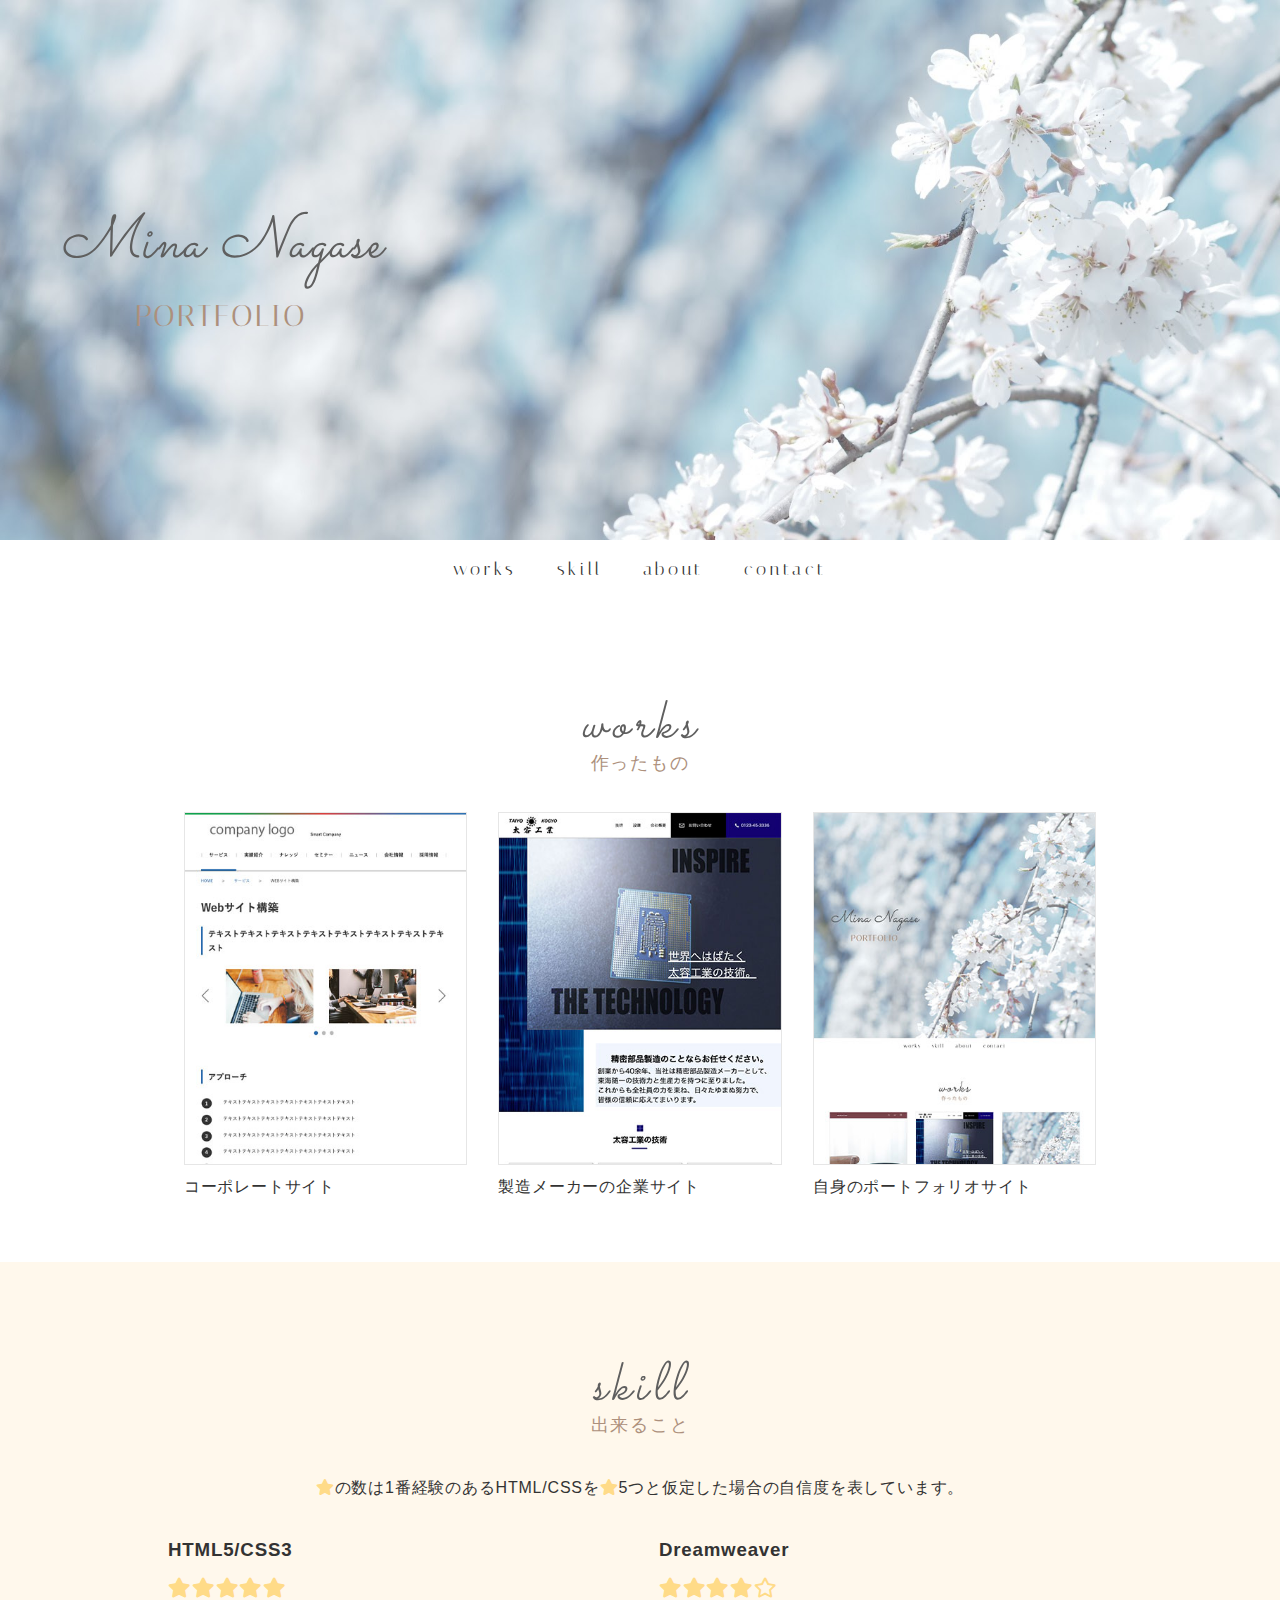
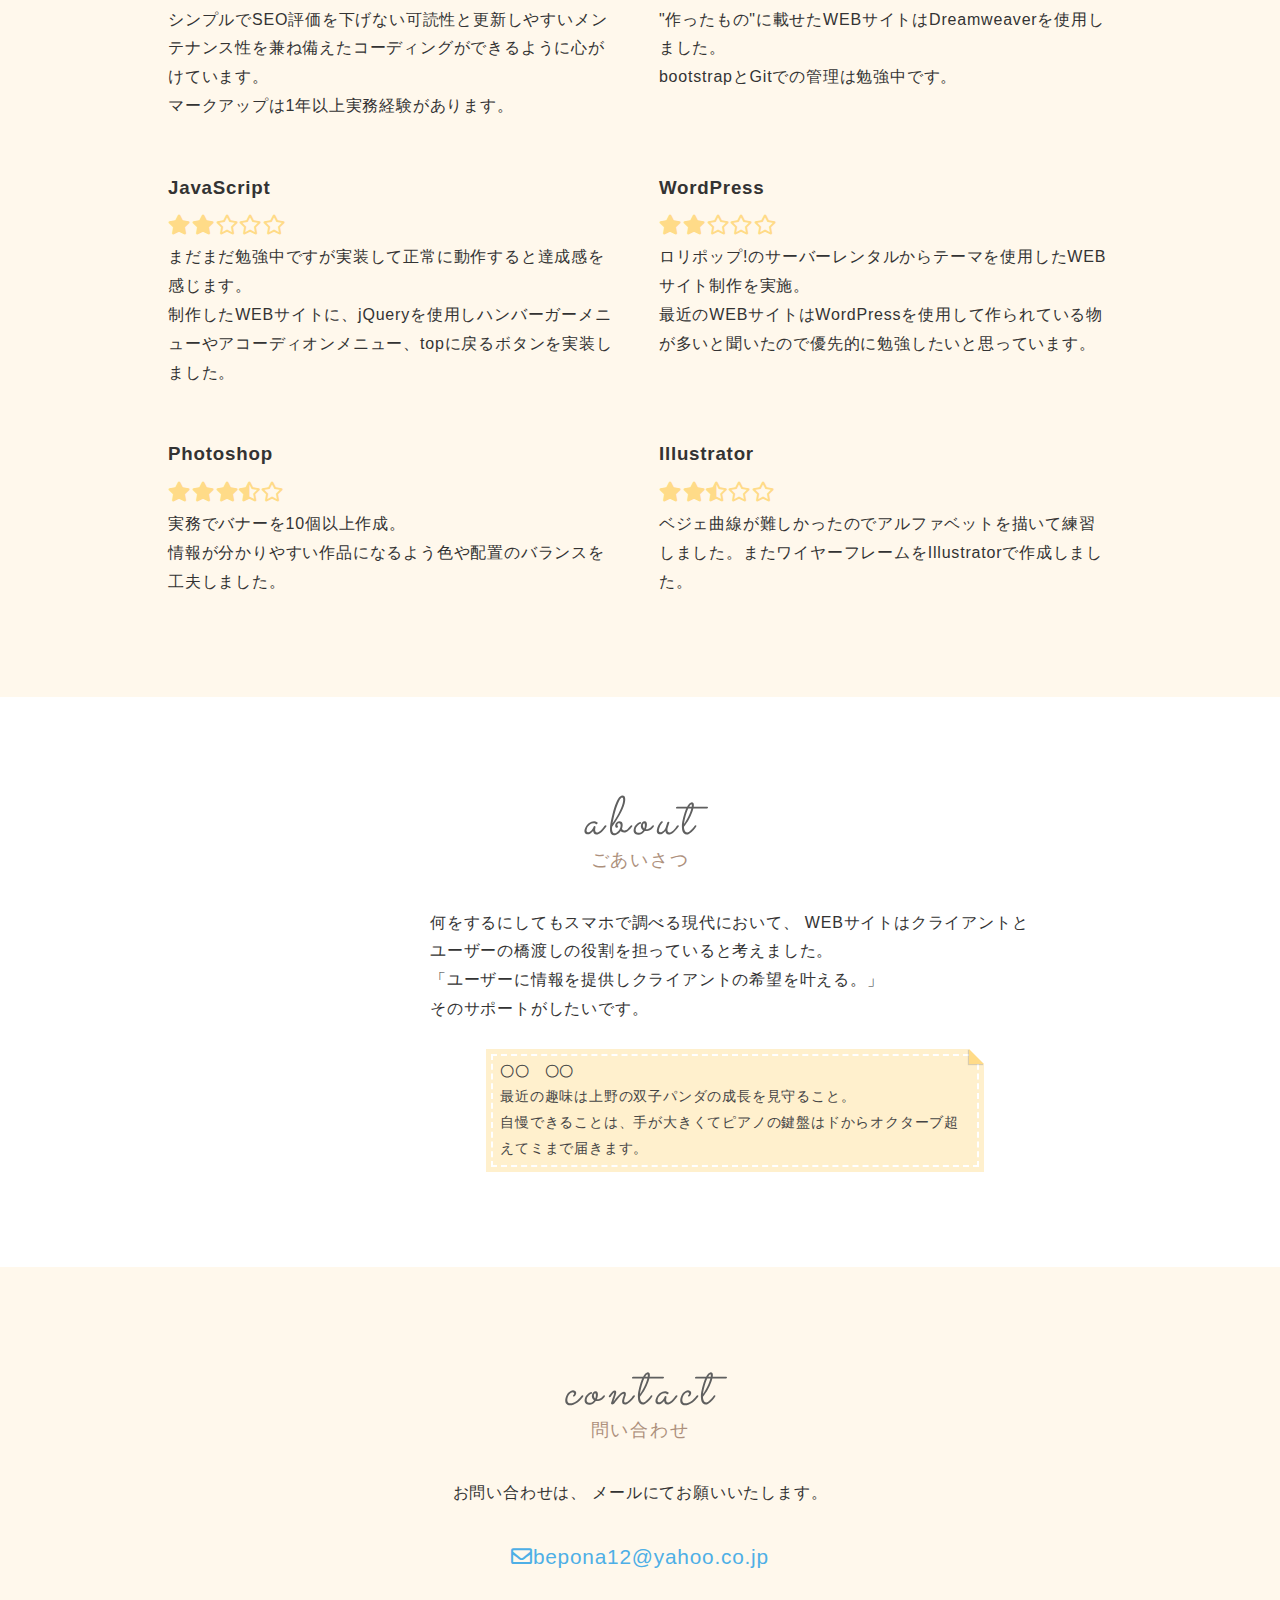
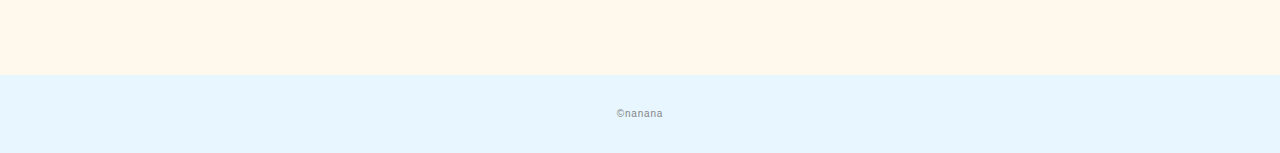
==== index.html @ 9367f96a "Add files via upload" ====
<!DOCTYPE html>
<html>
<head>
<meta charset="utf-8">
<meta name="viewport" content="width=device-width,initial-scale=1.0,user-scalable=no">
<meta property="og:type" content="website">
<meta property="og:title" content="Mina Nagase ポートフォリオ">
<meta property="og:url" content="https://nananalolz.github.io/portfolio/">
<meta property="og:description" content="Mina Nagaseのポートフォリオサイトです。">
<meta property="og:image" content="img/ogp.png">
<meta name="description" content="Mina Nagaseのポートフォリオサイトです" />
<title>Mina Nagase ポートフォリオ</title>
<link rel="preconnect" href="https://fonts.googleapis.com">
<link rel="preconnect" href="https://fonts.gstatic.com" crossorigin>
<link href="https://fonts.googleapis.com/css2?family=Josefin+Sans:ital,wght@1,100&display=swap" rel="stylesheet">
<link href="https://fonts.googleapis.com/css2?family=Italiana&display=swap" rel="stylesheet">
<link href="https://fonts.googleapis.com/css2?family=Sacramento&display=swap" rel="stylesheet">
<link href="css/ress.css" media="all" rel="stylesheet" type="text/css" />
<link href="css/style.css" media="all" rel="stylesheet" type="text/css" />
<link rel="canonical" href="https://nananalolz.github.io/portfolio/" />
<link href="https://use.fontawesome.com/releases/v5.10.2/css/all.css" rel="stylesheet">
</head>

<body>
<div class="wrapper">
  <main class="content">
    <header class="header">
      <div class="header-inner">
        <p class="header-title">Mina Nagase</p>
        <p class="header-subtitle">PORTFOLIO</p>
      </div>
    </header>
    <!-- gnav -->
    <nav class="gnav">
      <div class="gnav-inner">
        <ul class="gnav-list">
          <li class="gnav-item"><a href="index.html#works"><span class="nomal">works</span><span class="hover">作ったもの</span></a></li>
          <li class="gnav-item"><a href="index.html#skill"><span class="nomal">skill</span><span class="hover">出来ること</span></a></li>
          <li class="gnav-item"><a href="index.html#about"><span class="nomal">about</span><span class="hover">ごあいさつ</span></a></li>
          <li class="gnav-item"><a href="index.html#contact"><span class="nomal">contact</span><span class="hover">問い合わせ</span></a></li>
        </ul>
      </div>
    </nav>
    <!-- /gnav -->
    <section class="works section" id="works">
      <div class="inner">
        <h2 class="title">works</h2>
        <p class="sub-title">作ったもの</p>
        <div class="works-list"> <!--<a class="works-item" href="works-utsuwa.html">
          <p class="works-img"><img src="img/work1.jpg" alt="" /></p>
          <p class="works-name">フランス器のECサイト</p>
          </a>-->
            <a class="works-item" href="works-comp.html">
          <p class="works-img"><img src="img/work4.jpg" alt="" /></p>
          <p class="works-name">コーポレートサイト</p>
          </a>
            <a class="works-item" href="works-taiyou.html">
          <p class="works-img"><img src="img/work2.jpg" alt="" /></p>
          <p class="works-name">製造メーカーの企業サイト</p>
          </a> <a class="works-item" href="works-portfolio.html">
          <p class="works-img"><img src="img/work3.jpg" alt="" /></p>
          <p class="works-name">自身のポートフォリオサイト</p>
          </a></div>
      </div>
    </section>
    <section class="skill section" id="skill">
      <div class="inner">
        <h2 class="title">skill</h2>
        <p class="sub-title">出来ること</p>
        <p class="skill-sub"><i class="fas fa-star"></i>の数は1番経験のあるHTML/CSSを<i class="fas fa-star"></i>5つと仮定した場合の自信度を表しています。</p>
        <div class="skill-list">
          <div class="skill-item">
            <div class="skill-body">
              <h3 class="skill-name">HTML5/CSS3</h3>
              <span class="star" data-rate="5.0"></span>
              <p class="skill-text">シンプルでSEO評価を下げない可読性と更新しやすいメンテナンス性を兼ね備えたコーディングができるように心がけています。<br>
                マークアップは1年以上実務経験があります。</p>
            </div>
          </div>
          <div class="skill-item">
            <div class="skill-body">
              <h3 class="skill-name">Dreamweaver</h3>
              <span class="star" data-rate="4.0"></span>
              <p class="skill-text">"作ったもの"に載せたWEBサイトはDreamweaverを使用しました。<br>
                bootstrapとGitでの管理は勉強中です。</p>
            </div>
          </div>
          <div class="skill-item">
            <div class="skill-body">
              <h3 class="skill-name">JavaScript</h3>
              <span class="star" data-rate="2.0"></span>
              <p class="skill-text">まだまだ勉強中ですが実装して正常に動作すると達成感を感じます。<br>
                制作したWEBサイトに、jQueryを使用しハンバーガーメニューやアコーディオンメニュー、topに戻るボタンを実装しました。 </p>
            </div>
          </div>
          <div class="skill-item">
            <div class="skill-body">
              <h3 class="skill-name">WordPress</h3>
              <span class="star" data-rate="2.0"></span>
              <p class="skill-text">ロリポップ!のサーバーレンタルからテーマを使用したWEBサイト制作を実施。<br>
                最近のWEBサイトはWordPressを使用して作られている物が多いと聞いたので優先的に勉強したいと思っています。</p>
            </div>
          </div>
          <div class="skill-item">
            <div class="skill-body">
              <h3 class="skill-name">Photoshop</h3>
              <span class="star" data-rate="3.5"></span>
              <p class="skill-text">実務でバナーを10個以上作成。<br>
                情報が分かりやすい作品になるよう色や配置のバランスを工夫しました。</p>
            </div>
          </div>
          <div class="skill-item">
            <div class="skill-body">
              <h3 class="skill-name">Illustrator</h3>
              <span class="star" data-rate="2.5"></span>
              <p class="skill-text">ベジェ曲線が難しかったのでアルファベットを描いて練習しました。またワイヤーフレームをIllustratorで作成しました。</p>
            </div>
          </div>
<!--          <div class="skill-item">
            <div class="skill-body">
              <h3 class="skill-name">XD</h3>
              <span class="star" data-rate="1.0"></span>
              <p class="skill-text">デザインカンプからフォントの大きさやスタイル、要素の幅等の情報を読み取り1からコーディングしました。<br>
                デザイナーが設計した通りにpx単位で細かくコーディングすることが重要だと学びました。</p>
            </div>
          </div>
          <div class="skill-item">
            <div class="skill-body">
              <h3 class="skill-name">PHP</h3>
              <span class="star" data-rate="0.5"></span>
              <p class="skill-text">PHP工房というプログラム配信サイトのメールフォームを組み込み、自身のメールアドレスに届くように設定しました。</p>
            </div>
          </div>-->
        </div>
      </div>
    </section>
    <section class="about section" id="about">
      <div class="inner">
        <h2 class="title">about</h2>
        <p class="sub-title">ごあいさつ</p>
        <div class="profile">
          <p class="profile-img"> <!--<img src="img/profile_me.jpg" alt="">--> </p>
          <div class="profile-body">
            <p>何をするにしてもスマホで調べる現代において、
              WEBサイトはクライアントとユーザーの橋渡しの役割を担っていると考えました。<br>
              「ユーザーに情報を提供しクライアントの希望を叶える。」<br>
              そのサポートがしたいです。<br>
              <!--前職でHTML/CSS/Photoshopを学びWEBサイトの運用業務を経験しました。<br>
              セミナーを受講したり資格勉強をする中でWEBの仕事により深く携わりたいと強く思い、退職して日々スキル・知識を身につけております。--> </p>
            <div class="profile-sub">
              <h4>〇〇　〇〇</h4>
              <p><!--東京都葛飾区出身。（こち亀や寅さんが有名。）<br>-->
                最近の趣味は上野の双子パンダの成長を見守ること。<br>
                自慢できることは、手が大きくてピアノの鍵盤はドからオクターブ超えてミまで届きます。 </p>
            </div>
          </div>
        </div>
      </div>
    </section>
    <section class="contact section" id="contact">
      <div class="inner">
        <h2 class="title">contact</h2>
        <p class="sub-title">問い合わせ</p>
        <p class="lead">お問い合わせは、<br class="sp-only">
          メールにてお願いいたします。 </p>
        <div class="contact-list"><a class="contact-item" href="mailto:bepona12@yahoo.co.jp"><i class="far fa-envelope"></i>bepona12@yahoo.co.jp</a></div>
      </div>
    </section>
  </main>
  <footer class="footer">
    <div class="copyright">&copy;nanana</div>
  </footer>
</div>
</body>
</html>
---- css/ress.css ----
/*!
 * ress.css • v3.0.1
 * MIT License
 * github.com/filipelinhares/ress
 */

/* # =================================================================
   # Global selectors
   # ================================================================= */

html {
  box-sizing: border-box;
  word-break: normal;
  -moz-tab-size: 4;
  tab-size: 4;

  -webkit-text-size-adjust: 100%; /* Prevent adjustments of font size after orientation changes in iOS */
}

*,
::before,
::after {
  box-sizing: inherit;
  background-repeat: no-repeat; /* Set `background-repeat: no-repeat` to all elements and pseudo elements */
}

::before,
::after {
  vertical-align: inherit;
  text-decoration: inherit; /* Inherit text-decoration and vertical align to ::before and ::after pseudo elements */
}

* {
  margin: 0;
  padding: 0; /* Reset `padding` and `margin` of all elements */
}

/* # =================================================================
   # General elements
   # ================================================================= */

hr {
  overflow: visible; /* Show the overflow in Edge and IE */
  height: 0; /* Add the correct box sizing in Firefox */
}

details,
main {
  display: block; /* Render the `main` element consistently in IE. */
}

summary {
  display: list-item; /* Add the correct display in all browsers */
}

small {
  font-size: 80%; /* Set font-size to 80% in `small` elements */
}

[hidden] {
  display: none; /* Add the correct display in IE */
}

abbr[title] {
  /* Add the correct text decoration in Chrome, Edge, IE, Opera, and Safari */
  text-decoration: underline;
  text-decoration: underline dotted;
  border-bottom: none; /* Remove the bottom border in Chrome 57 */
}

a {
  background-color: transparent; /* Remove the gray background on active links in IE 10 */
}

a:active,
a:hover {
  outline-width: 0; /* Remove the outline when hovering in all browsers */
}

code,
kbd,
pre,
samp {
  font-family: monospace, monospace; /* Specify the font family of code elements */
}

pre {
  font-size: 1em; /* Correct the odd `em` font sizing in all browsers */
}

b,
strong {
  font-weight: bolder; /* Add the correct font weight in Chrome, Edge, and Safari */
}

/* https://gist.github.com/unruthless/413930 */
sub,
sup {
  position: relative;
  font-size: 75%;
  line-height: 0;
  vertical-align: baseline;
}

sub {
  bottom: -.25em;
}

sup {
  top: -.5em;
}

/* # =================================================================
   # Forms
   # ================================================================= */

input {
  border-radius: 0;
}

/* Replace pointer cursor in disabled elements */
[disabled] {
  cursor: default;
}

[type="number"]::-webkit-inner-spin-button,
[type="number"]::-webkit-outer-spin-button {
  height: auto; /* Correct the cursor style of increment and decrement buttons in Chrome */
}

[type="search"] {
  outline-offset: -2px; /* Correct the outline style in Safari */

  -webkit-appearance: textfield; /* Correct the odd appearance in Chrome and Safari */
}

[type="search"]::-webkit-search-decoration {
  -webkit-appearance: none; /* Remove the inner padding in Chrome and Safari on macOS */
}

textarea {
  overflow: auto; /* Internet Explorer 11+ */
  resize: vertical; /* Specify textarea resizability */
}

button,
input,
optgroup,
select,
textarea {
  font: inherit; /* Specify font inheritance of form elements */
}

optgroup {
  font-weight: bold; /* Restore the font weight unset by the previous rule */
}

button {
  overflow: visible; /* Address `overflow` set to `hidden` in IE 8/9/10/11 */
}

button,
select {
  text-transform: none; /* Firefox 40+, Internet Explorer 11- */
}

/* Apply cursor pointer to button elements */
button,
[type="button"],
[type="reset"],
[type="submit"],
[role="button"] {
  cursor: pointer;
  color: inherit;
}

/* Remove inner padding and border in Firefox 4+ */
button::-moz-focus-inner,
[type="button"]::-moz-focus-inner,
[type="reset"]::-moz-focus-inner,
[type="submit"]::-moz-focus-inner {
  padding: 0;
  border-style: none;
}

/* Replace focus style removed in the border reset above */
button:-moz-focusring,
[type="button"]::-moz-focus-inner,
[type="reset"]::-moz-focus-inner,
[type="submit"]::-moz-focus-inner {
  outline: 1px dotted ButtonText;
}

button,
html [type="button"],
/* Prevent a WebKit bug where (2) destroys native `audio` and `video`controls in Android 4 */
[type="reset"],
[type="submit"] {
  -webkit-appearance: button; /* Correct the inability to style clickable types in iOS */
}

/* Remove the default button styling in all browsers */
button,
input,
select,
textarea {
  border-style: none;
  background-color: transparent;
}

/* Style select like a standard input */
select {
  -webkit-appearance: none; /* Chrome 41+ */
  -moz-appearance: none; /* Firefox 36+ */
}

select::-ms-expand {
  display: none; /* Internet Explorer 11+ */
}

select::-ms-value {
  color: currentColor; /* Internet Explorer 11+ */
}

legend {
  display: table; /* Correct the text wrapping in Edge and IE */
  max-width: 100%; /* Correct the text wrapping in Edge and IE */
  max-width: 100%; /* Correct the text wrapping in Edge 18- and IE */
  white-space: normal; /* Correct the text wrapping in Edge and IE */
  color: inherit; /* Correct the color inheritance from `fieldset` elements in IE */
  border: 0; /* Correct `color` not being inherited in IE 8/9/10/11 */
}

::-webkit-file-upload-button {
  font: inherit; /* Change font properties to `inherit` in Chrome and Safari */
  color: inherit;
  /* Correct the inability to style clickable types in iOS and Safari */

  -webkit-appearance: button;
}

/* # =================================================================
   # Specify media element style
   # ================================================================= */

img {
  border-style: none; /* Remove border when inside `a` element in IE 8/9/10 */
}

/* Add the correct vertical alignment in Chrome, Firefox, and Opera */
progress {
  vertical-align: baseline;
}

/* # =================================================================
   # Accessibility
   # ================================================================= */

/* Hide content from screens but not screenreaders */
@media screen {
  [hidden~="screen"] {
    display: inherit;
  }
  [hidden~="screen"]:not(:active):not(:focus):not(:target) {
    position: absolute !important;
    clip: rect(0 0 0 0) !important;
  }
}

/* Specify the progress cursor of updating elements */
[aria-busy="true"] {
  cursor: progress;
}

/* Specify the pointer cursor of trigger elements */
[aria-controls] {
  cursor: pointer;
}

/* Specify the unstyled cursor of disabled, not-editable, or otherwise inoperable elements */
[aria-disabled] {
  cursor: default;
}
---- css/style.css ----
body {
  font-family: "Cormorant Garamond", "Helvetica Neue", Arial, "Hiragino Kaku Gothic ProN", "Hiragino Sans", Meiryo, sans-serif;
  font-size: 16px;
  line-height: 1.8;
  letter-spacing: .8px;
  color: #333;
}
a {
  text-decoration: none;
  color: #4EAFE6;
}
img {
  max-width: 100%;
  height: auto;
  vertical-align: bottom;
  border-style: none;
}
.pc-only {
  display: block;
}
.sp-only {
  display: none;
}
/*--------------------------------
 レイアウト
---------------------------------*/
.section {
  padding: 100px 0;
}
.section:nth-child(2n) {
  background: #FFF8EC;
}
.inner {
  max-width: 1024px;
  margin: 0 auto;
  padding: 0 40px;
}
/*--------------------------------
 見出し
---------------------------------*/
.title {
  font-size: 54px;
  line-height: 1;
  text-align: center;
  letter-spacing: .1em;
  color: #5f5f5f;
  font-family: 'Sacramento', cursive;
  font-style: italic;
  font-weight: lighter;
}
.sub-title {
  font-size: 18px;
  line-height: 1;
  margin-bottom: 40px;
  text-align: center;
  letter-spacing: .1em;
  color: #AD907C;
	  font-family: 'Italiana', serif;
}
.lead {
  margin-bottom: 30px;
}
/*--------------------------------
 header
---------------------------------*/
.header {
  display: flex;
  align-items: center;
  justify-content: left;
  height: 60vh;
  text-align: center;
  background-image: url("../img/IMG_9086.JPG");
  max-width: 100%;
  background-size: cover;
  background-position: 20% 0%;
}
.header-inner {
  padding: 0 60px;
}
.header-title {
  font-family: 'Sacramento', cursive;
  font-style: italic;
  font-size: 60px;
  line-height: 1.2;
  margin-bottom: 20px;
  color: #5F5F5F;
}
.header-subtitle {
  font-family: 'Italiana', serif;
  font-size: 30px;
  line-height: 1;
  letter-spacing: .08em; /*#D1C0B5*/
  color: #AD907C;
}
/*--------------------------------
グローバルナビ
---------------------------------*/
.gnav {
  position: sticky;
  top: 0;
  z-index: 1;
  width: 100%;
  background-color: #fff;
}
.gnav-inner {
  padding: 15px 40px;
}
.gnav-list {
  display: flex;
  justify-content: center;
  list-style: none;
}
.gnav-item {
  margin: 0 20px;
}
.gnav-item a {
  position: relative;
  font-family: 'Italiana', serif;
  font-size: 18px;
  line-height: 1;
  display: inline-block;
  padding: 5px 0;
  transition: .3s;
  letter-spacing: .2em;
  color: #333;
}
a .hover {
  display: none;
}
a:hover .nomal {
  display: none;
}
a:hover .hover {
  display: inline;
  font-size: .7em;
}
/*--------------------------------
 Works
---------------------------------*/
.works-list {
  display: flex;
  flex-wrap: wrap;
  margin-bottom: -40px;
  align-items: center;
}
.works-item {
  width: 30%;
  margin: 0 auto;
  /*margin-bottom: 40px;*/
  color: #333;
}
.works-item:hover {
  opacity: .9;
}
.works-img img {
  border: 1px solid #e6e6e6;
}
.works-name {
  font-size: 16px;
  margin-top: 8px;
}
/*--------------------------------
 Skill
---------------------------------*/
.skill-list {
  display: flex;
  flex-wrap: wrap;
  justify-content: space-between;
  margin-bottom: -50px;
}
.skill-item {
  display: flex;
  align-items: flex-start;
  justify-content: space-between;
  width: 48%;
  margin-bottom: 50px;
}
.skill-img {
  width: 60px;
  height: auto;
  margin-right: 20px;
}
.skill-sub {
  text-align: center;
  margin-bottom: 30px;
}
.skill-body {
  flex: 1;
}
.skill-name {
  margin-bottom: 3px;
}
.fas {
  color: #ffdb88;
}
.star {
  font-family: "Font Awesome 5 Free";
  font-size: 20px;
  color: #ffdb88;
}
.star:before {
  font-weight: 900;
}
.star:after {
  font-weight: 400;
}
.star[data-rate="0.0"]:before {
  content: "";
}
.star[data-rate="0.5"]:before {
  content: "\f5c0";
}
.star[data-rate="1.0"]:before {
  content: "\f005";
}
.star[data-rate="1.5"]:before {
  content: "\f005\f5c0";
}
.star[data-rate="2.0"]:before {
  content: "\f005\f005";
}
.star[data-rate="2.5"]:before {
  content: "\f005\f005\f5c0";
}
.star[data-rate="3.0"]:before {
  content: "\f005\f005\f005";
}
.star[data-rate="3.5"]:before {
  content: "\f005\f005\f005\f5c0";
}
.star[data-rate="4.0"]:before {
  content: "\f005\f005\f005\f005";
}
.star[data-rate="4.5"]:before {
  content: "\f005\f005\f005\f005\f5c0";
}
.star[data-rate="5.0"]:before {
  content: "\f005\f005\f005\f005\f005";
}
.star[data-rate="0.0"]:after {
  content: "\f005\f005\f005\f005\f005";
}
.star[data-rate="0.5"]:after {
  content: "\f005\f005\f005\f005";
}
.star[data-rate="1.0"]:after {
  content: "\f005\f005\f005\f005";
}
.star[data-rate="1.5"]:after {
  content: "\f005\f005\f005";
}
.star[data-rate="2.0"]:after {
  content: "\f005\f005\f005";
}
.star[data-rate="2.5"]:after {
  content: "\f005\f005";
}
.star[data-rate="3.0"]:after {
  content: "\f005\f005";
}
.star[data-rate="3.5"]:after {
  content: "\f005";
}
.star[data-rate="4.0"]:after {
  content: "\f005";
}
.star[data-rate="4.5"]:after {
  content: "";
}
.star[data-rate="5.0"]:after {
  content: "";
}
/*--------------------------------
 About
---------------------------------*/
.profile {
  display: flex;
  flex-wrap: wrap;
  max-width: 800px;
  margin: 0 auto;
}
.profile-img {
  width: 20%;
  margin-right: 30px;
  border-radius: 50%;
}
.profile-img img {
  border-radius: 50%;
}
.profile-body {
  flex: 1;
}
.profile-body p:not(:last-child) {
  margin-bottom: 30px;
}
.profile-sub {
  width: 80%;
  margin: 0 auto;
  position: relative;
  background: #fff0cd;
  box-shadow: 0px 0px 0px 5px #fff0cd;
  border: dashed 2px white;
  padding: 0.2em 0.5em;
  color: #454545;
  font-size: .9em;
}
.profile-sub:after {
  position: absolute;
  content: '';
  right: -7px;
  top: -7px;
  border-width: 0 15px 15px 0;
  border-style: solid;
  border-color: #ffdb88 #fff #ffdb88;
  box-shadow: -1px 1px 1px rgba(0, 0, 0, 0.15);
}
.profile-sub p, .profile-sub h4 {
  margin: 0;
  padding: 0;
}
/*--------------------------------
 Contact
---------------------------------*/
.contact {
  text-align: center;
}
.contact-item {
  font-size: 1.3em;
}
.contact-item:not(:last-child) {
  margin-right: 10px;
}
.contact-text {
  margin-top: 10px;
}
/*--------------------------------
 フッター
---------------------------------*/
.footer {
  padding: 30px;
  background-color: #E7F6FF;
}
.copyright {
  font-size: 10px;
  text-align: center;
  color: #858585;
}
/*--------------------------------
 下層：Worksページ
---------------------------------*/
.article {
  padding: 80px 0;
}
.article-inner {
  max-width: 1040px;
  margin: 0 auto;
  padding: 0 20px;
}
.article-title {
  margin-bottom: 30px;
  text-align: center;
  color: #AD907C;
}
.article-img {
  margin-bottom: 20px;
}
.article-body {
  max-width: 720px;
  margin: 0 auto;
  margin-bottom: 80px;
}
.article-body img {
  margin-bottom: 30px;
}
.article-body p {
  margin-bottom: 30px;
}
.home-link {
  text-align: center;
}
@media screen and (max-width: 767px) {
  body {
    font-size: 13px;
    line-height: 1.7;
  }
  .pc-only {
    display: none;
  }
  .sp-only {
    display: block;
  }
  /* 見出し */
  .title {
    font-size: 36px;
  }
  .sub-title {
    font-size: .8em;
    margin-bottom: 20px;
  }
  /* レイアウト */
  .section {
    padding: 60px 0;
  }
  .inner {
    padding: 0 20px;
  }
  /*  header */
  .header {
    height: 60vh;
  }
  .header-inner {
    padding: 0 10px;
  }
  .header-title {
    font-size: 25px;
    margin-bottom: 10px;
  }
  .header-subtitle {
    font-size: 18px;
  }
  /* グローバルナビ */
  .gnav .inner {
    padding: 15px;
  }
  .gnav-logo {
    font-size: 15px;
  }
  .gnav-item:not(:last-child) {
    margin-right: 10px;
  }
  .gnav-item a {
    font-size: 12px;
  }
  .gnav-item a:after {
    display: none;
  }
  .gnav-item {
    margin: inherit;
  }
  /* Works */
  .works-name {
    font-size: 10px;
  }
  .works-list {
    justify-content: space-between;
  }
  .works-item {
    flex: 0 0 48%;
    margin: 0 0 30px 0;
  }
  /* Skill */
  .skill-list {
    display: block;
    margin-bottom: 0;
  }
  .skill-item {
    width: 100%;
    margin-bottom: 35px;
  }
  .skill-item:last-child {
    margin-bottom: 0;
  }
  /* About */
  .profile {
    display: block;
  }
  .profile-img {
    width: 150px;
    margin: 0 auto;
    margin-bottom: 25px;
  }
  .profile-body p:not(:last-child) {
    margin-bottom: 20px;
  }
  .contact-item {
    display: flex;
    flex-wrap: wrap;
    align-items: center;
    justify-content: center;
  }
  /* フッター */
  .footer {
    padding: 20px;
  }
  /* 下層ページ */
  .article {
    padding: 30px 0;
  }
}
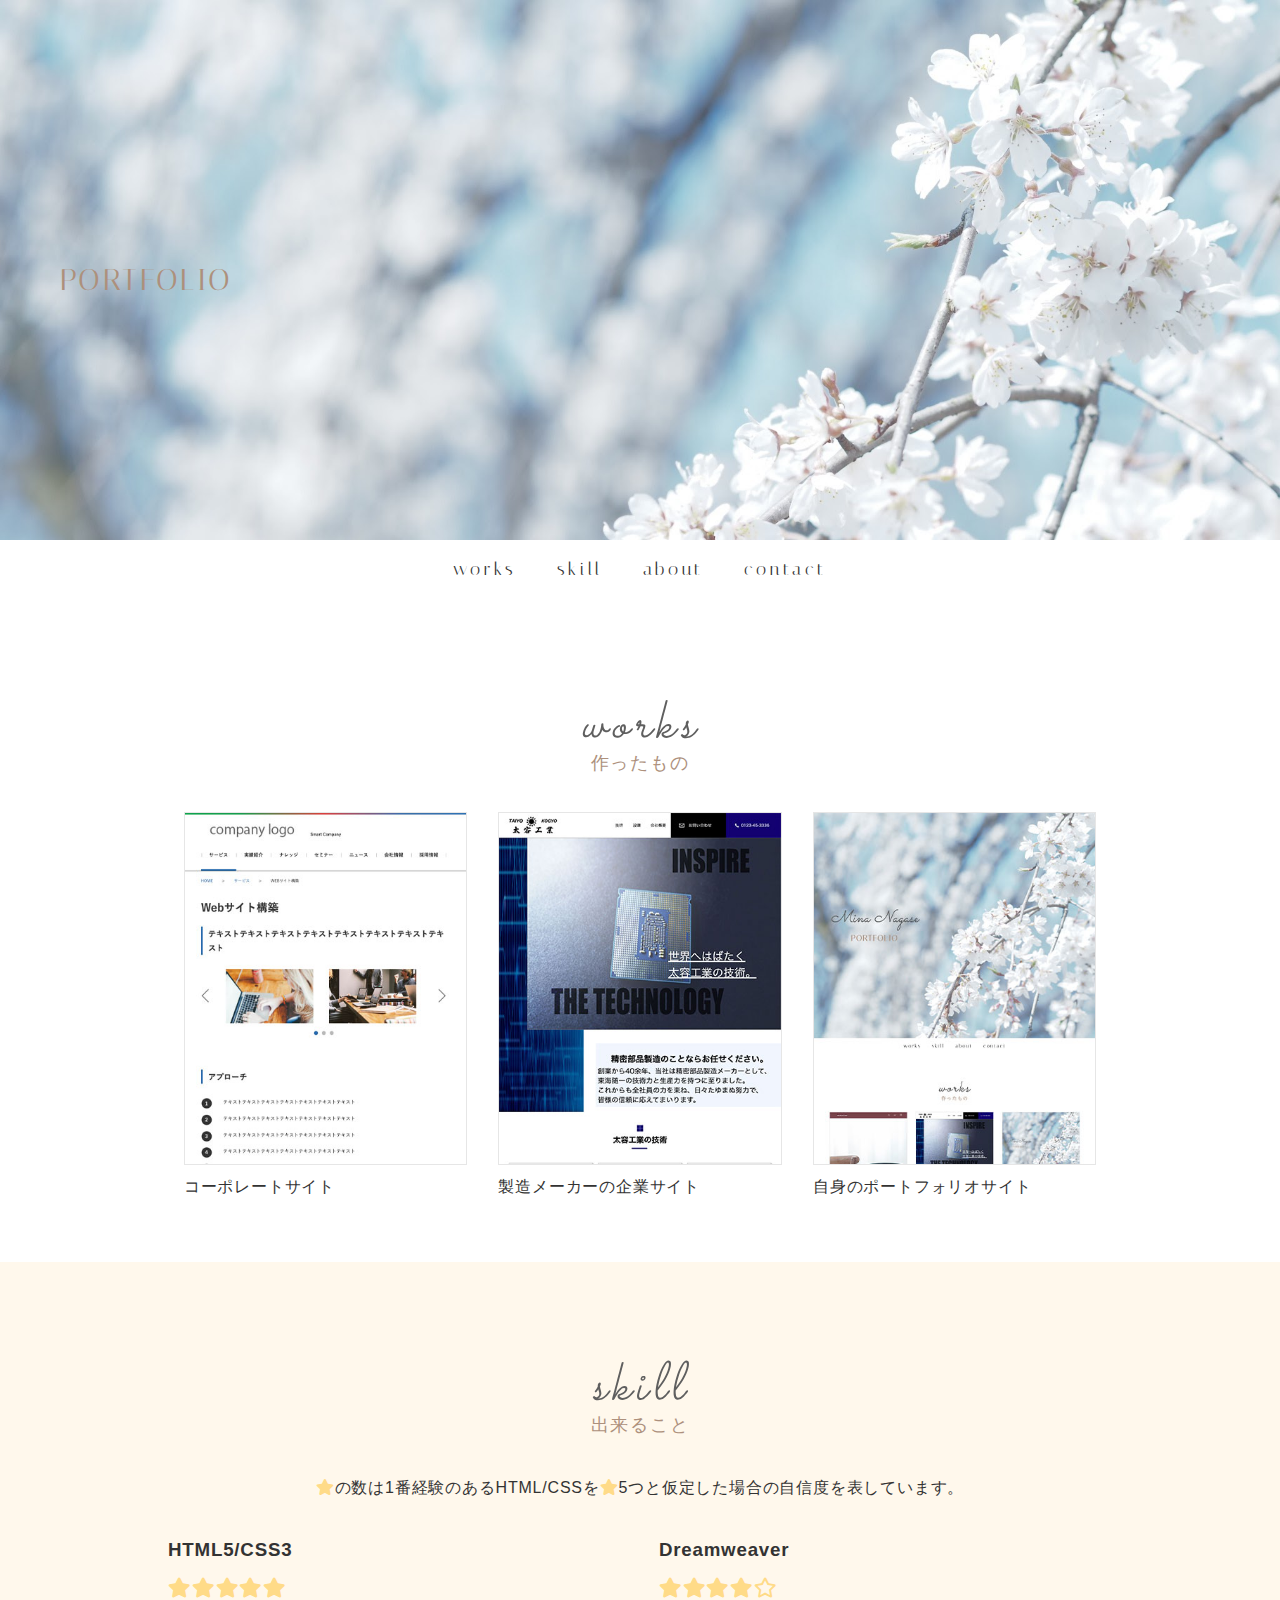
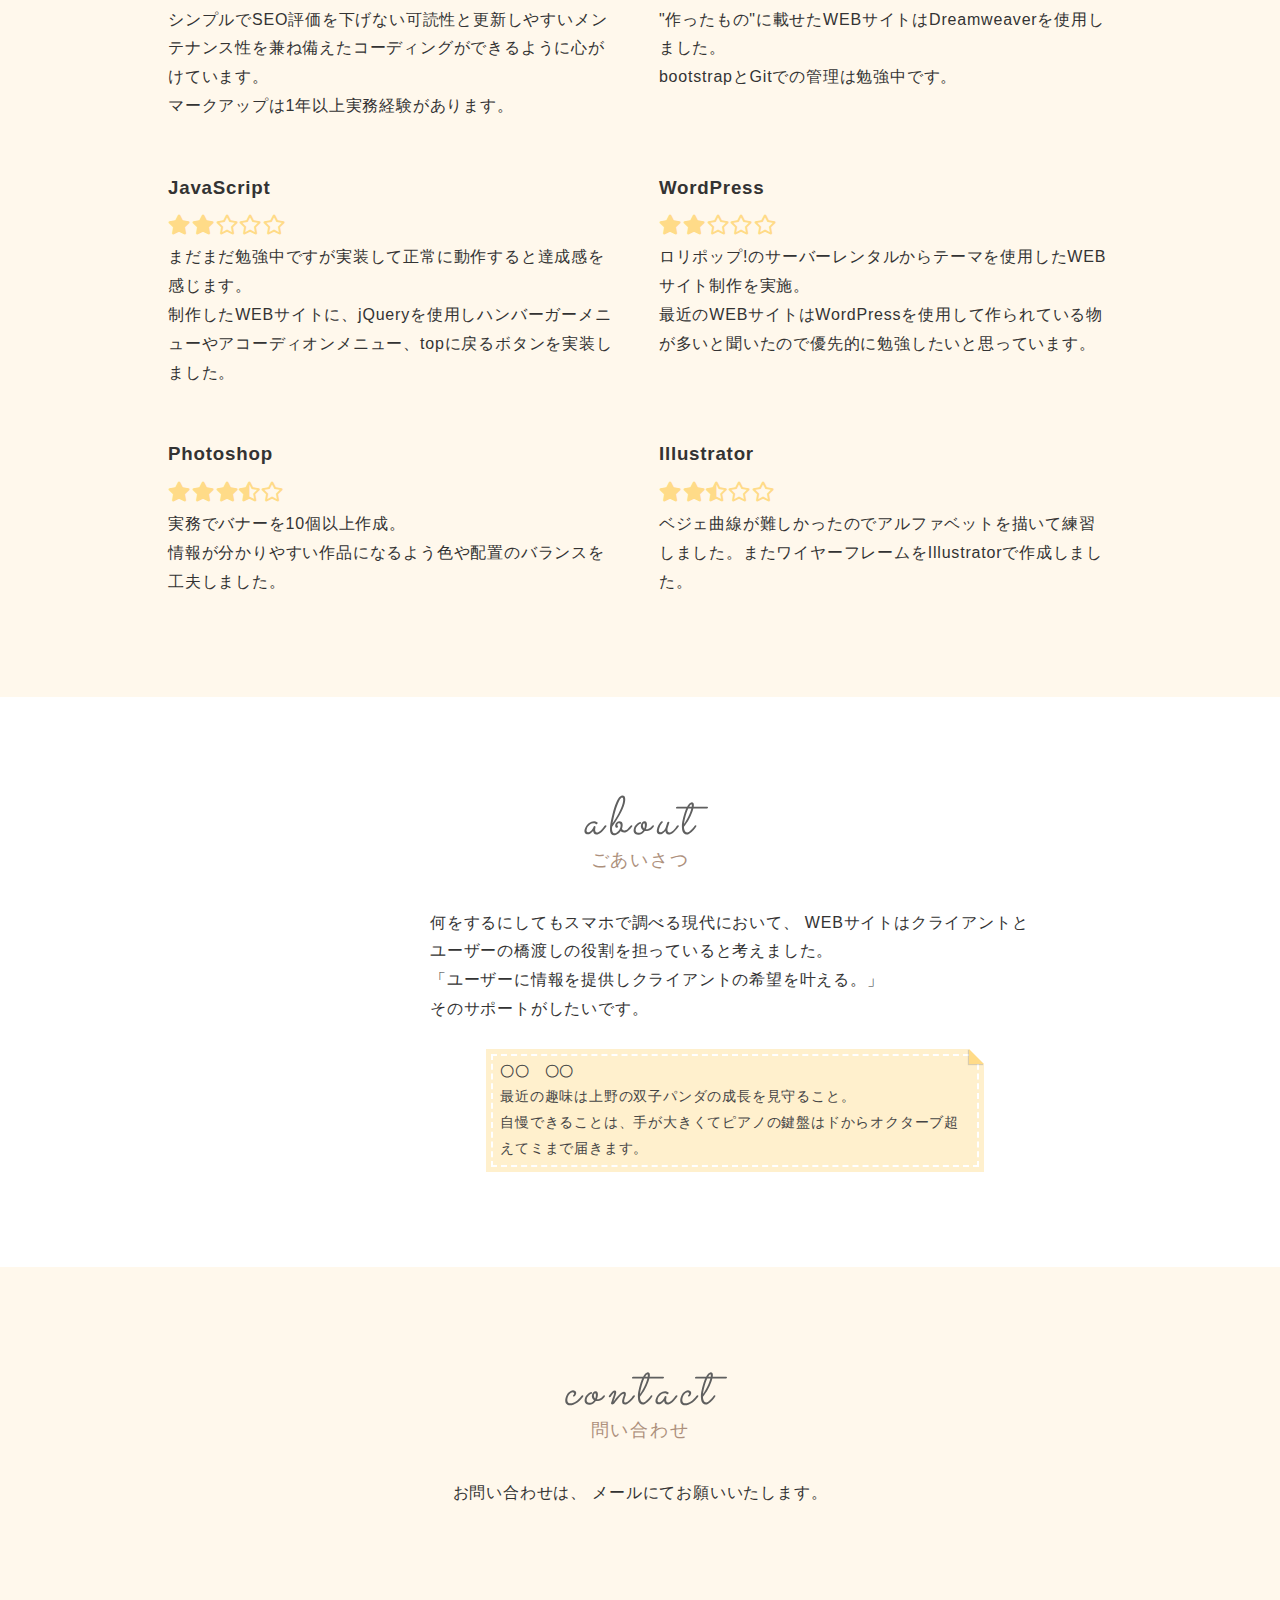
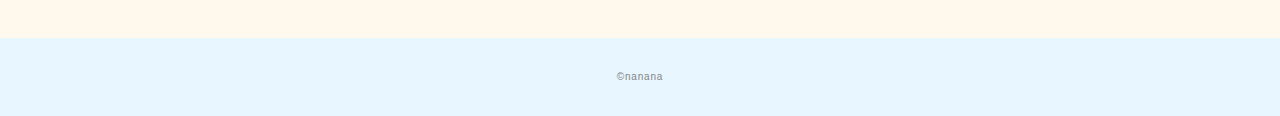
==== commit b64ae08d: "Add files via upload" ====
--- a/index.html
+++ b/index.html
@@ -4,12 +4,12 @@
 <meta charset="utf-8">
 <meta name="viewport" content="width=device-width,initial-scale=1.0,user-scalable=no">
 <meta property="og:type" content="website">
-<meta property="og:title" content="Mina Nagase ポートフォリオ">
-<meta property="og:url" content="https://nananalolz.github.io/portfolio/">
-<meta property="og:description" content="Mina Nagaseのポートフォリオサイトです。">
+<meta property="og:title" content="ポートフォリオ">
+<meta property="og:url" content="https://nananalolz.github.io/port/">
+<meta property="og:description" content="ポートフォリオサイトです。">
 <meta property="og:image" content="img/ogp.png">
-<meta name="description" content="Mina Nagaseのポートフォリオサイトです" />
-<title>Mina Nagase ポートフォリオ</title>
+<meta name="description" content="ポートフォリオサイトです" />
+<title>ポートフォリオ</title>
 <link rel="preconnect" href="https://fonts.googleapis.com">
 <link rel="preconnect" href="https://fonts.gstatic.com" crossorigin>
 <link href="https://fonts.googleapis.com/css2?family=Josefin+Sans:ital,wght@1,100&display=swap" rel="stylesheet">
@@ -17,7 +17,7 @@
 <link href="https://fonts.googleapis.com/css2?family=Sacramento&display=swap" rel="stylesheet">
 <link href="css/ress.css" media="all" rel="stylesheet" type="text/css" />
 <link href="css/style.css" media="all" rel="stylesheet" type="text/css" />
-<link rel="canonical" href="https://nananalolz.github.io/portfolio/" />
+<link rel="canonical" href="https://nananalolz.github.io/port/" />
 <link href="https://use.fontawesome.com/releases/v5.10.2/css/all.css" rel="stylesheet">
 </head>
 
@@ -26,7 +26,7 @@
   <main class="content">
     <header class="header">
       <div class="header-inner">
-        <p class="header-title">Mina Nagase</p>
+        <p class="header-title"><!--Mina Nagase--></p>
         <p class="header-subtitle">PORTFOLIO</p>
       </div>
     </header>
@@ -163,7 +163,7 @@
         <p class="sub-title">問い合わせ</p>
         <p class="lead">お問い合わせは、<br class="sp-only">
           メールにてお願いいたします。 </p>
-        <div class="contact-list"><a class="contact-item" href="mailto:bepona12@yahoo.co.jp"><i class="far fa-envelope"></i>bepona12@yahoo.co.jp</a></div>
+        <div class="contact-list"><!--<a class="contact-item" href="mailto:bepona12@yahoo.co.jp"><i class="far fa-envelope"></i>bepona12@yahoo.co.jp</a>--></div>
       </div>
     </section>
   </main>
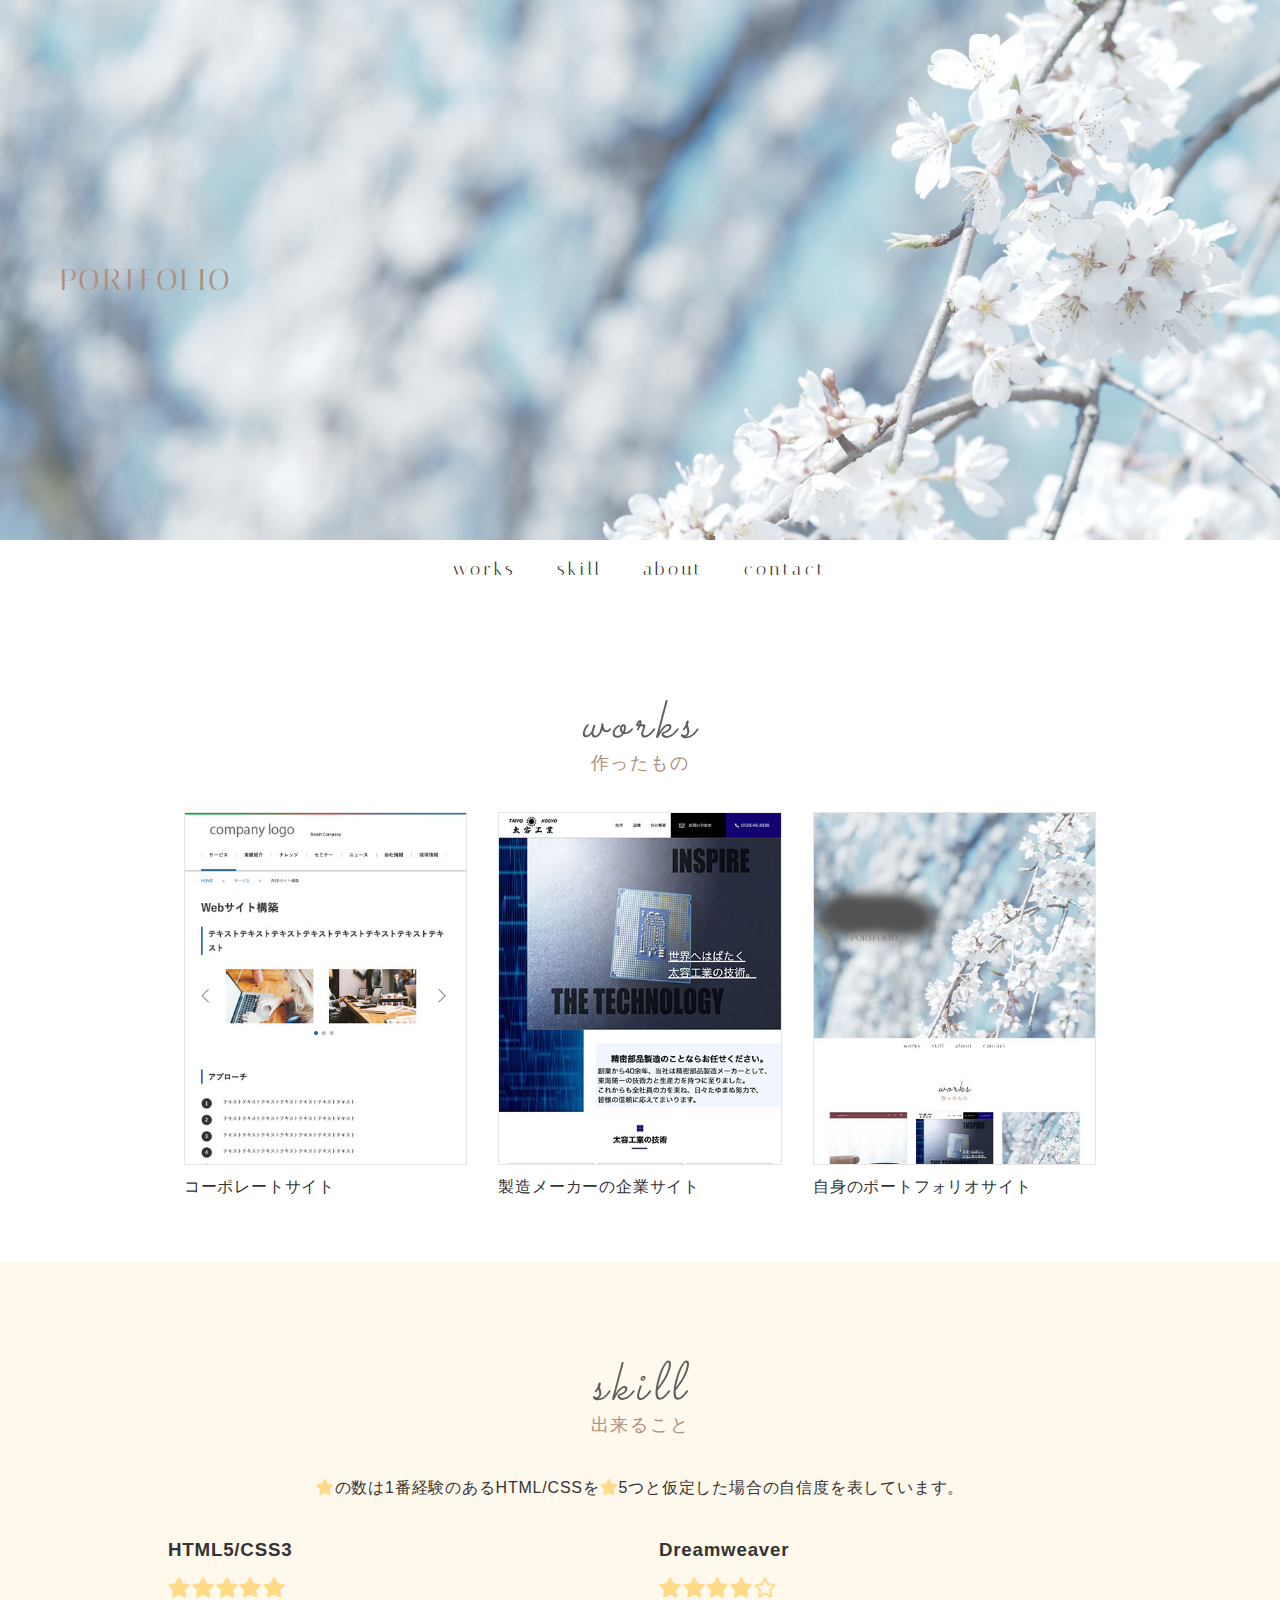
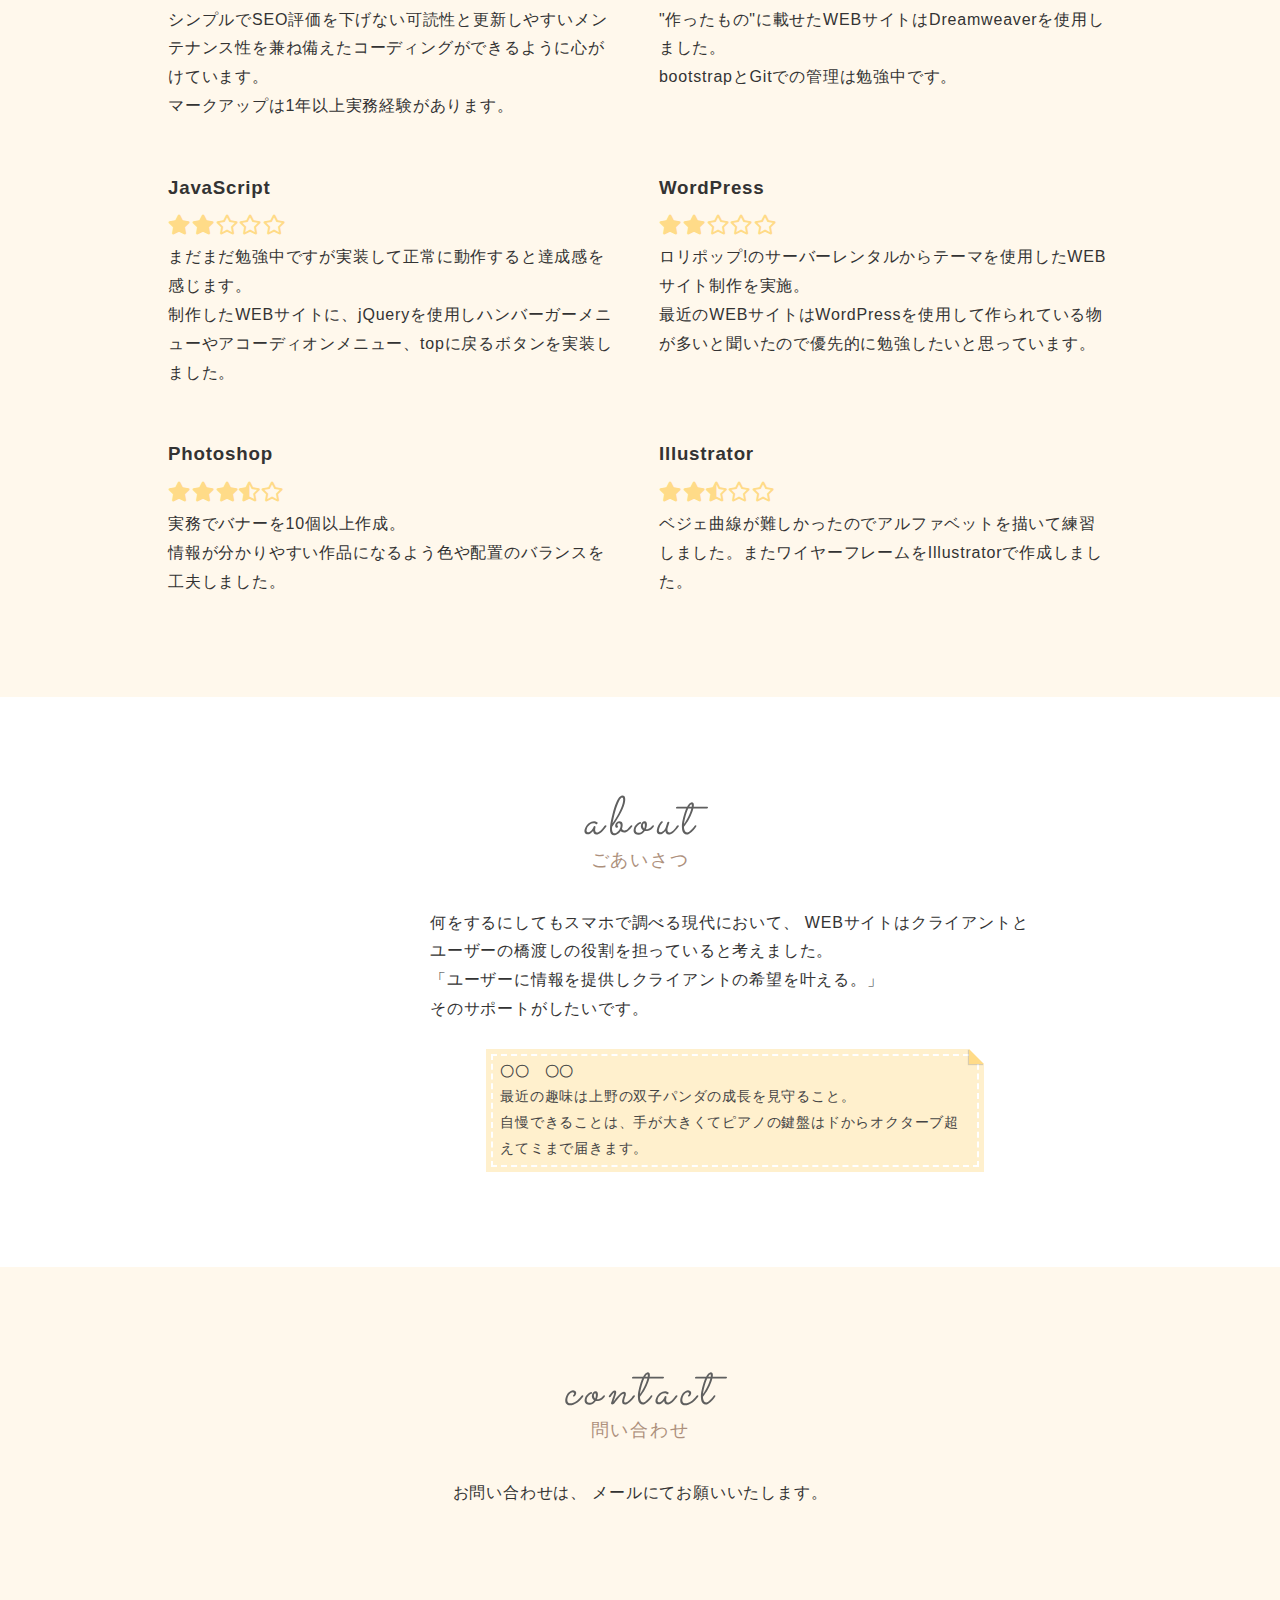
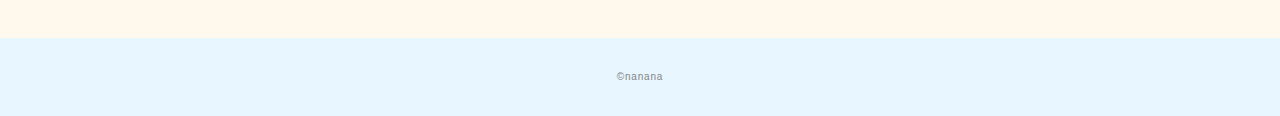
==== commit 43247e20: "Add files via upload" ====
--- a/index.html
+++ b/index.html
@@ -58,7 +58,7 @@
           <p class="works-img"><img src="img/work2.jpg" alt="" /></p>
           <p class="works-name">製造メーカーの企業サイト</p>
           </a> <a class="works-item" href="works-portfolio.html">
-          <p class="works-img"><img src="img/work3.jpg" alt="" /></p>
+          <p class="works-img"><img src="img/work3-1.jpg" alt="" /></p>
           <p class="works-name">自身のポートフォリオサイト</p>
           </a></div>
       </div>
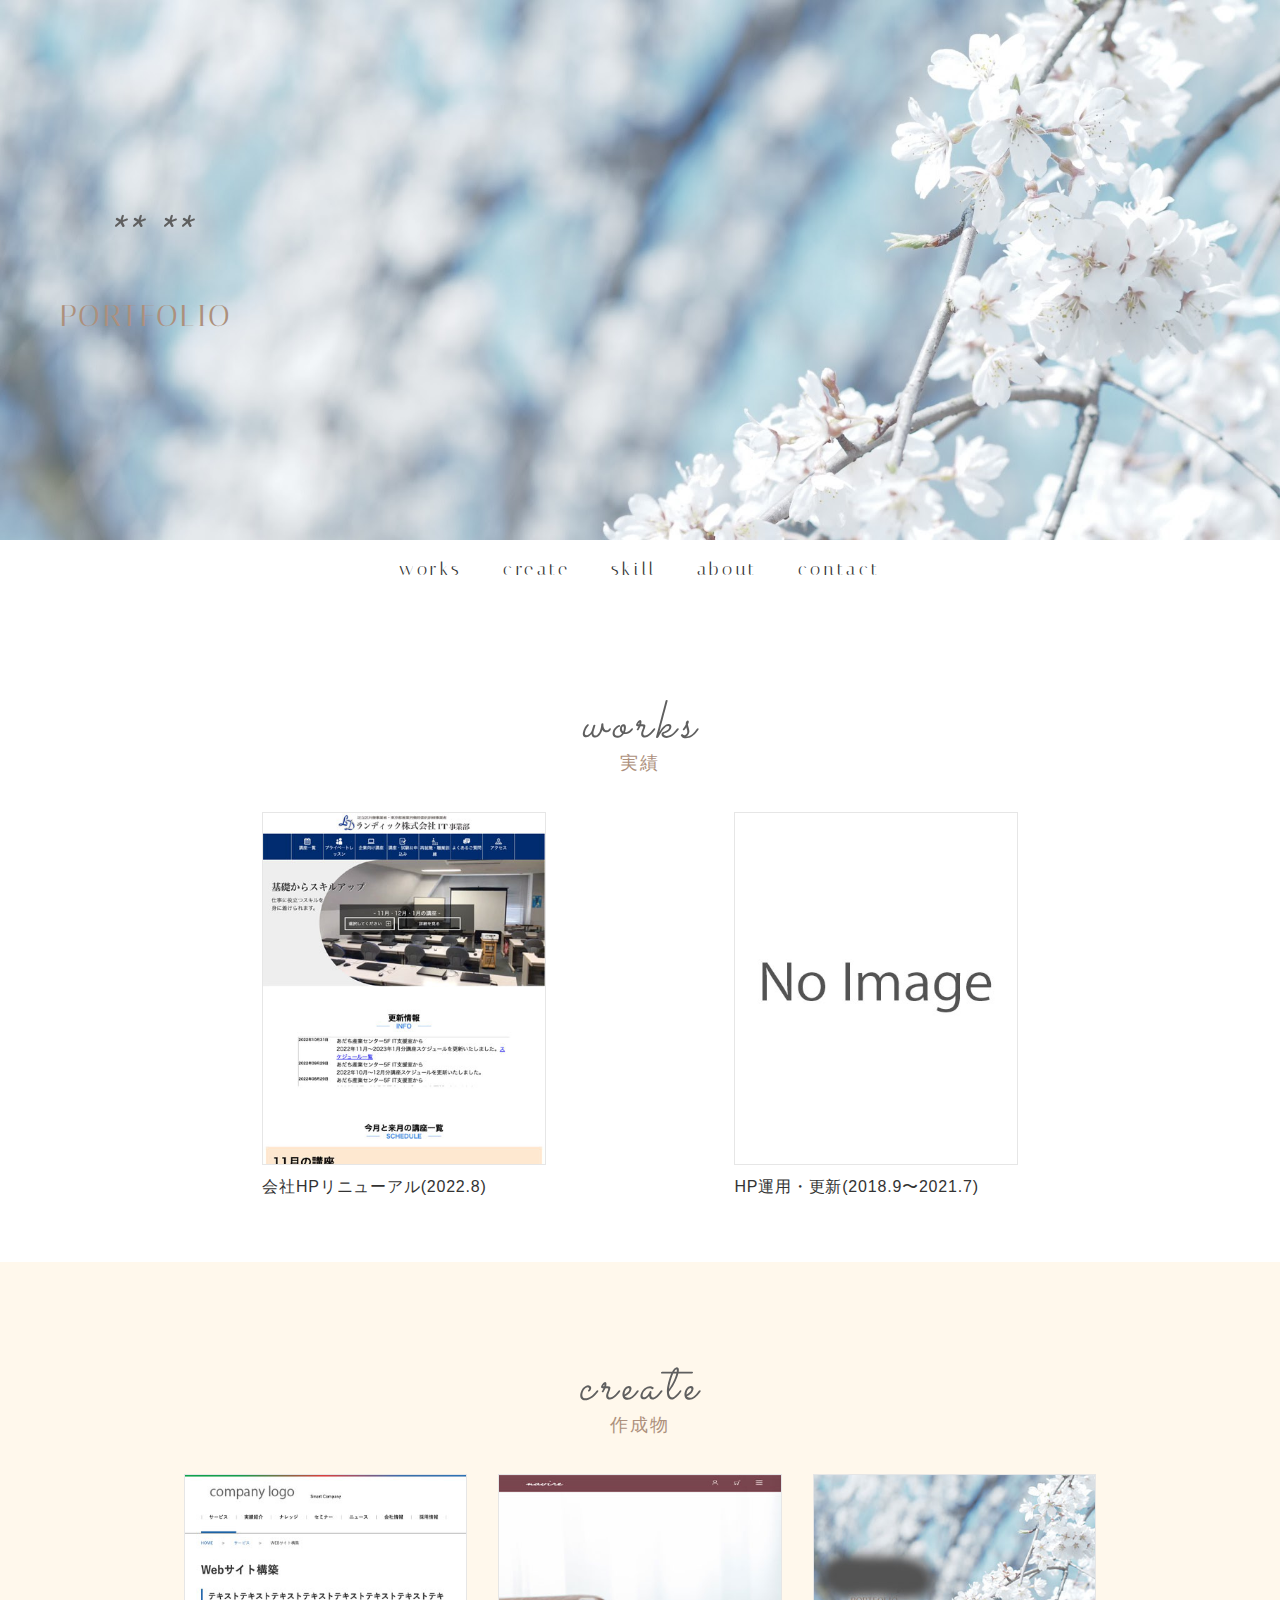
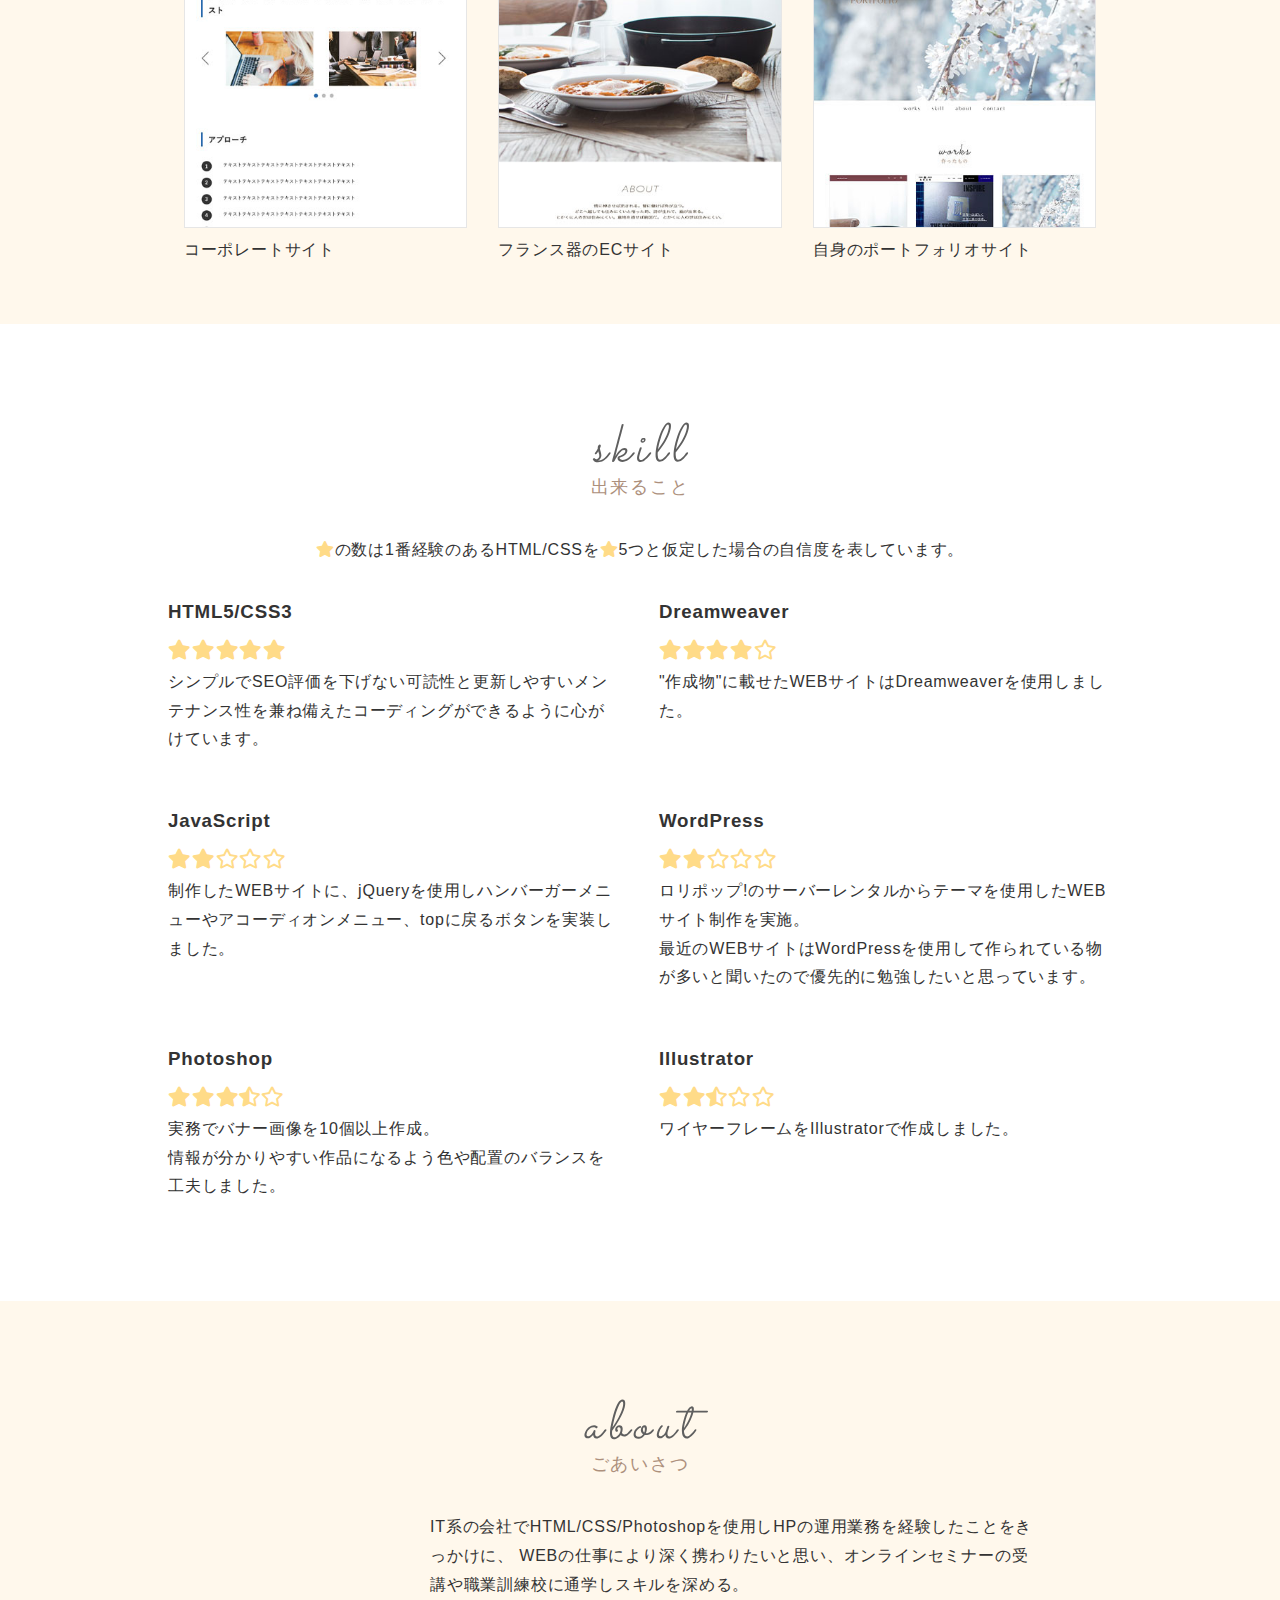
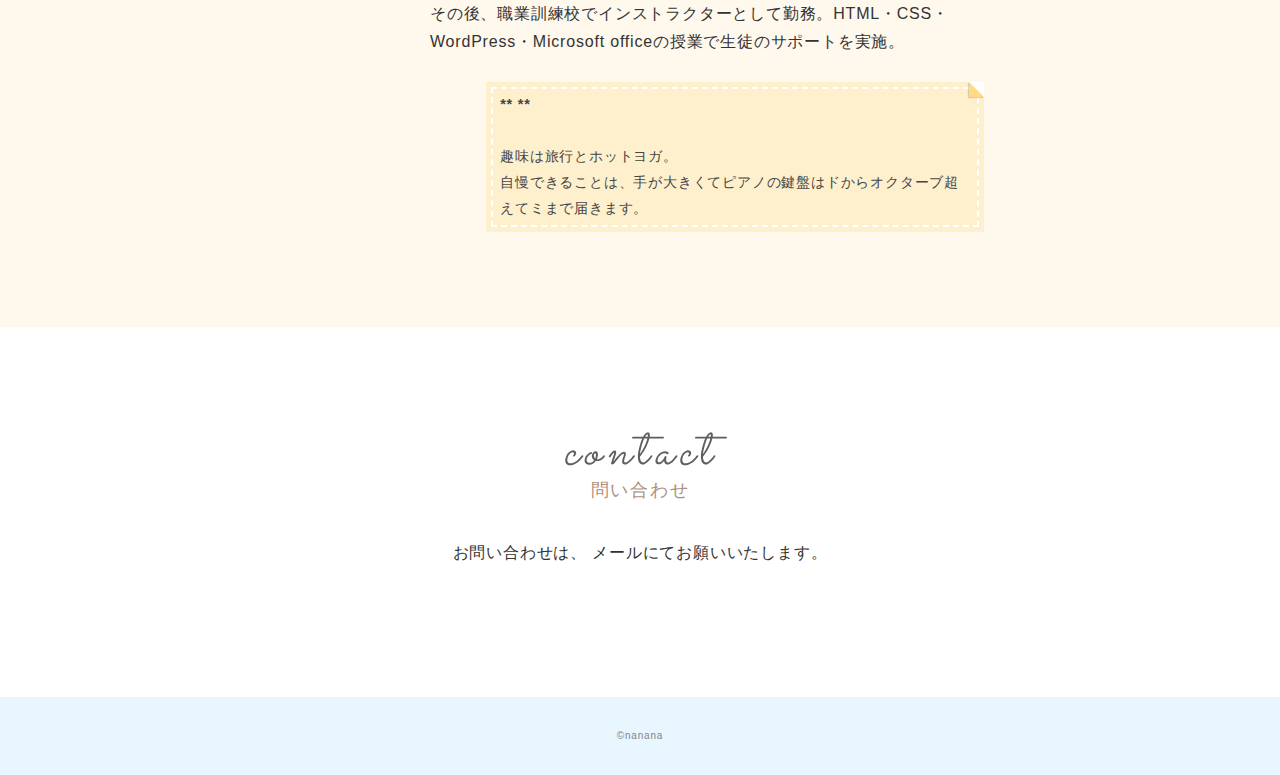
==== commit ae11ccac: "Add files via upload" ====
--- a/index.html
+++ b/index.html
@@ -26,7 +26,7 @@
   <main class="content">
     <header class="header">
       <div class="header-inner">
-        <p class="header-title"><!--Mina Nagase--></p>
+        <p class="header-title">**&nbsp;**</p>
         <p class="header-subtitle">PORTFOLIO</p>
       </div>
     </header>
@@ -34,7 +34,8 @@
     <nav class="gnav">
       <div class="gnav-inner">
         <ul class="gnav-list">
-          <li class="gnav-item"><a href="index.html#works"><span class="nomal">works</span><span class="hover">作ったもの</span></a></li>
+          <li class="gnav-item"><a href="index.html#works"><span class="nomal">works</span><span class="hover">実績</span></a></li>
+          <li class="gnav-item"><a href="index.html#create"><span class="nomal">create</span><span class="hover">作成物</span></a></li>
           <li class="gnav-item"><a href="index.html#skill"><span class="nomal">skill</span><span class="hover">出来ること</span></a></li>
           <li class="gnav-item"><a href="index.html#about"><span class="nomal">about</span><span class="hover">ごあいさつ</span></a></li>
           <li class="gnav-item"><a href="index.html#contact"><span class="nomal">contact</span><span class="hover">問い合わせ</span></a></li>
@@ -45,22 +46,42 @@
     <section class="works section" id="works">
       <div class="inner">
         <h2 class="title">works</h2>
-        <p class="sub-title">作ったもの</p>
-        <div class="works-list"> <!--<a class="works-item" href="works-utsuwa.html">
-          <p class="works-img"><img src="img/work1.jpg" alt="" /></p>
-          <p class="works-name">フランス器のECサイト</p>
-          </a>-->
+        <p class="sub-title">実績</p>
+        <div class="works-list">
+          <a class="works-item" href="works-landic.html">
+            <p class="works-img"><img src="img/work5.jpg" alt="" /></p>
+            <p class="works-name">会社HPリニューアル(2022.8)</p>
+          </a>
+          <a class="works-item" href="works-jka.html">
+              <p class="works-img"><img src="img/noimage.jpg" alt="" / width="505px"></p>
+              <p class="works-name">HP運用・更新(2018.9〜2021.7)</p>
+          </a>
+        </div>
+      </div>
+    </section>
+        <section class="works section" id="create">
+          <div class="inner">
+        <h2 class="title">create</h2>
+        <p class="sub-title">作成物</p>
+        <div class="works-list">
             <a class="works-item" href="works-comp.html">
           <p class="works-img"><img src="img/work4.jpg" alt="" /></p>
           <p class="works-name">コーポレートサイト</p>
           </a>
-            <a class="works-item" href="works-taiyou.html">
+      <a class="works-item" href="works-utsuwa.html">
+          <p class="works-img"><img src="img/work1.jpg" alt="" /></p>
+          <p class="works-name">フランス器のECサイト</p>
+          </a>
+            <!--<a class="works-item" href="works-taiyou.html">
           <p class="works-img"><img src="img/work2.jpg" alt="" /></p>
           <p class="works-name">製造メーカーの企業サイト</p>
-          </a> <a class="works-item" href="works-portfolio.html">
-          <p class="works-img"><img src="img/work3-1.jpg" alt="" /></p>
-          <p class="works-name">自身のポートフォリオサイト</p>
-          </a></div>
+          </a>-->
+          <a class="works-item" href="works-portfolio.html">
+            <p class="works-img"><img src="img/work3-1.jpg" alt="" /></p>
+            <p class="works-name">自身のポートフォリオサイト</p>
+          </a>
+
+          </div>
       </div>
     </section>
     <section class="skill section" id="skill">
@@ -74,22 +95,21 @@
               <h3 class="skill-name">HTML5/CSS3</h3>
               <span class="star" data-rate="5.0"></span>
               <p class="skill-text">シンプルでSEO評価を下げない可読性と更新しやすいメンテナンス性を兼ね備えたコーディングができるように心がけています。<br>
-                マークアップは1年以上実務経験があります。</p>
+                </p>
             </div>
           </div>
           <div class="skill-item">
             <div class="skill-body">
               <h3 class="skill-name">Dreamweaver</h3>
               <span class="star" data-rate="4.0"></span>
-              <p class="skill-text">"作ったもの"に載せたWEBサイトはDreamweaverを使用しました。<br>
-                bootstrapとGitでの管理は勉強中です。</p>
+              <p class="skill-text">"作成物"に載せたWEBサイトはDreamweaverを使用しました。<br>
             </div>
           </div>
           <div class="skill-item">
             <div class="skill-body">
               <h3 class="skill-name">JavaScript</h3>
               <span class="star" data-rate="2.0"></span>
-              <p class="skill-text">まだまだ勉強中ですが実装して正常に動作すると達成感を感じます。<br>
+              <p class="skill-text">
                 制作したWEBサイトに、jQueryを使用しハンバーガーメニューやアコーディオンメニュー、topに戻るボタンを実装しました。 </p>
             </div>
           </div>
@@ -105,7 +125,7 @@
             <div class="skill-body">
               <h3 class="skill-name">Photoshop</h3>
               <span class="star" data-rate="3.5"></span>
-              <p class="skill-text">実務でバナーを10個以上作成。<br>
+              <p class="skill-text">実務でバナー画像を10個以上作成。<br>
                 情報が分かりやすい作品になるよう色や配置のバランスを工夫しました。</p>
             </div>
           </div>
@@ -113,7 +133,7 @@
             <div class="skill-body">
               <h3 class="skill-name">Illustrator</h3>
               <span class="star" data-rate="2.5"></span>
-              <p class="skill-text">ベジェ曲線が難しかったのでアルファベットを描いて練習しました。またワイヤーフレームをIllustratorで作成しました。</p>
+              <p class="skill-text">ワイヤーフレームをIllustratorで作成しました。</p>
             </div>
           </div>
 <!--          <div class="skill-item">
@@ -141,16 +161,17 @@
         <div class="profile">
           <p class="profile-img"> <!--<img src="img/profile_me.jpg" alt="">--> </p>
           <div class="profile-body">
-            <p>何をするにしてもスマホで調べる現代において、
+            <p><!--何をするにしてもスマホで調べる現代において、
               WEBサイトはクライアントとユーザーの橋渡しの役割を担っていると考えました。<br>
               「ユーザーに情報を提供しクライアントの希望を叶える。」<br>
-              そのサポートがしたいです。<br>
-              <!--前職でHTML/CSS/Photoshopを学びWEBサイトの運用業務を経験しました。<br>
-              セミナーを受講したり資格勉強をする中でWEBの仕事により深く携わりたいと強く思い、退職して日々スキル・知識を身につけております。--> </p>
+              そのサポートがしたいです。<br>-->
+              IT系の会社でHTML/CSS/Photoshopを使用しHPの運用業務を経験したことをきっかけに、
+              WEBの仕事により深く携わりたいと思い、オンラインセミナーの受講や職業訓練校に通学しスキルを深める。<br>
+              その後、職業訓練校でインストラクターとして勤務。HTML・CSS・WordPress・Microsoft&nbsp;officeの授業で生徒のサポートを実施。</p>
             <div class="profile-sub">
-              <h4>〇〇　〇〇</h4>
-              <p><!--東京都葛飾区出身。（こち亀や寅さんが有名。）<br>-->
-                最近の趣味は上野の双子パンダの成長を見守ること。<br>
+              <h4>**&nbsp;**</h4>
+              <p><!--東京都葛飾区出身。（こち亀や寅さんが有名。）--><br>
+                趣味は旅行とホットヨガ。<br>
                 自慢できることは、手が大きくてピアノの鍵盤はドからオクターブ超えてミまで届きます。 </p>
             </div>
           </div>
@@ -163,7 +184,7 @@
         <p class="sub-title">問い合わせ</p>
         <p class="lead">お問い合わせは、<br class="sp-only">
           メールにてお願いいたします。 </p>
-        <div class="contact-list"><!--<a class="contact-item" href="mailto:bepona12@yahoo.co.jp"><i class="far fa-envelope"></i>bepona12@yahoo.co.jp</a>--></div>
+        <div class="contact-list"><!--<a class="contact-item" href="mailto:#"><i class="far fa-envelope"></i>#</a>--></div>
       </div>
     </section>
   </main>
